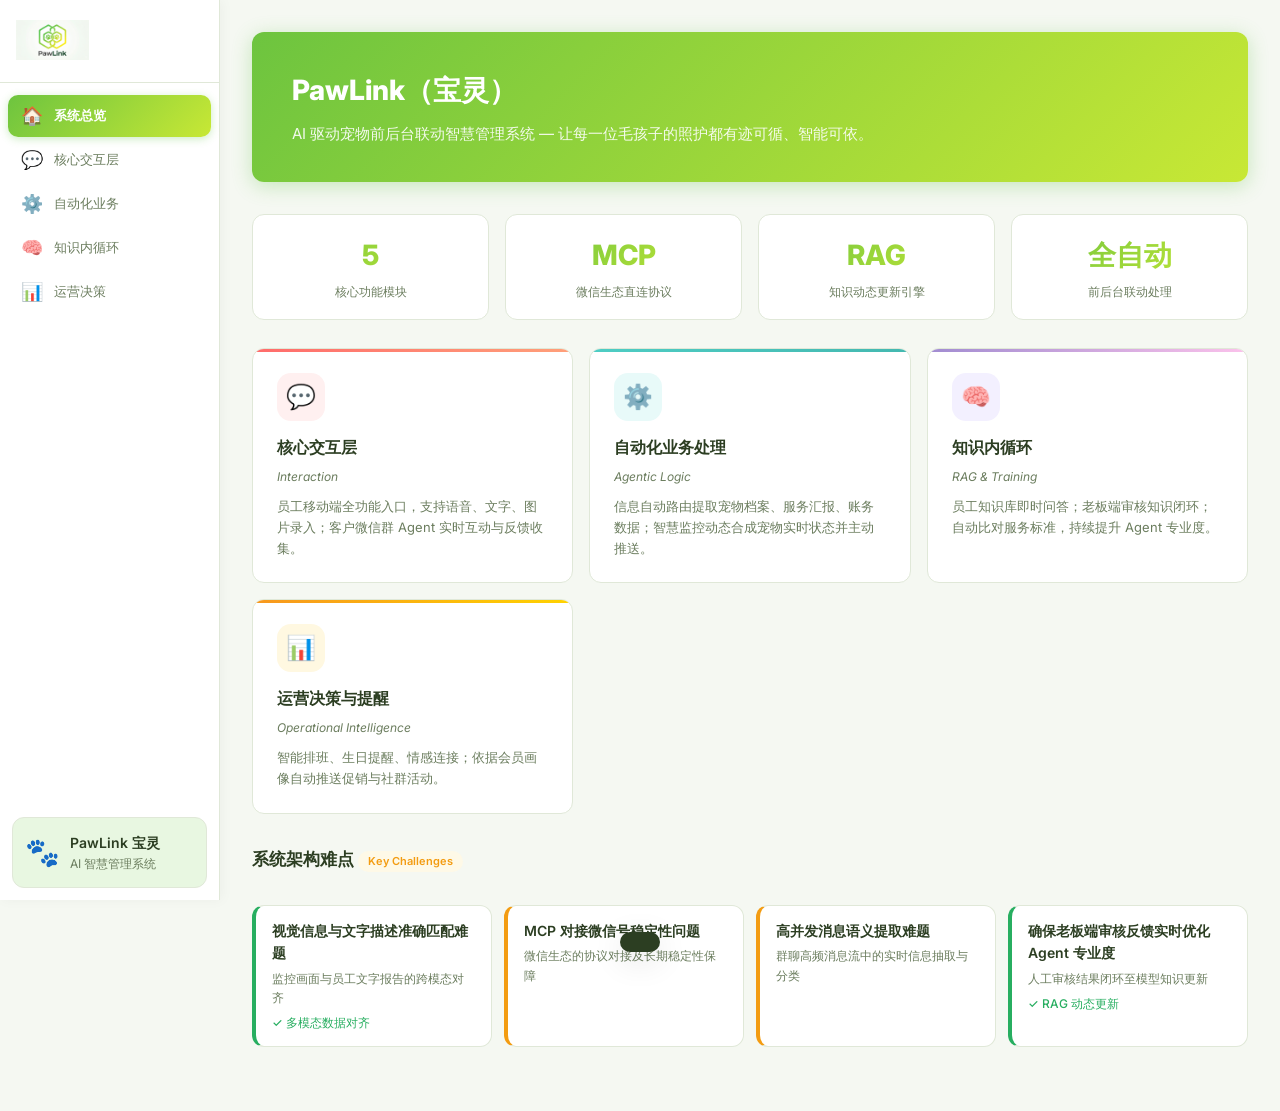
==== index.html @ 82a5760c "Initial commit: PawLink web project Static site with main app (index.html) and pitch deck (pitch.htm" ====
<!DOCTYPE html>
<html lang="zh-CN">
<head>
  <meta charset="UTF-8" />
  <meta name="viewport" content="width=device-width, initial-scale=1.0" />
  <title>PawLink · 宝灵 AI 智慧管理系统</title>
  <link rel="stylesheet" href="css/style.css" />
  <style>
    /* ===== Module-specific overrides ===== */
    .module-hero {
      background: var(--primary-gradient);
      border-radius: var(--radius);
      padding: 36px 40px;
      color: #fff;
      margin-bottom: 32px;
      box-shadow: 0 4px 20px rgba(91,191,58,0.3);
    }
    .module-hero h1 { font-size: 28px; font-weight: 800; margin-bottom: 8px; }
    .module-hero p { font-size: 15px; opacity: 0.9; max-width: 600px; line-height: 1.7; }

    .overview-grid {
      display: grid;
      grid-template-columns: repeat(auto-fill, minmax(280px, 1fr));
      gap: 16px;
      margin-bottom: 32px;
    }

    .module-card {
      background: var(--surface);
      border: 1px solid var(--border);
      border-radius: var(--radius);
      padding: 24px;
      transition: all 0.2s ease;
      cursor: pointer;
      position: relative;
      overflow: hidden;
    }
    .module-card::before {
      content: '';
      position: absolute;
      top: 0; left: 0; right: 0;
      height: 3px;
      transition: opacity 0.2s;
    }
    .module-card.coral::before { background: linear-gradient(90deg, #ff6b6b, #ffa07a); }
    .module-card.teal::before  { background: linear-gradient(90deg, #4ecdc4, #44b8b0); }
    .module-card.purple::before{ background: linear-gradient(90deg, #a18cd1, #fbc2eb); }
    .module-card.orange::before{ background: linear-gradient(90deg, #f7971e, #ffd200); }
    .module-card.green::before { background: var(--primary-gradient); }
    .module-card:hover { box-shadow: var(--shadow-lg); transform: translateY(-2px); border-color: var(--primary); }
    .module-card:hover::before { opacity: 1; }

    .module-card-icon {
      width: 48px; height: 48px;
      border-radius: 14px;
      display: flex; align-items: center; justify-content: center;
      font-size: 24px;
      margin-bottom: 14px;
    }
    .icon-coral   { background: #fff0f0; }
    .icon-teal    { background: #e8faf9; }
    .icon-purple  { background: #f3f0ff; }
    .icon-orange  { background: #fff8e1; }
    .icon-green   { background: var(--primary-light); }

    .module-card-title { font-size: 16px; font-weight: 700; margin-bottom: 6px; }
    .module-card-sub { font-size: 12px; color: var(--text-secondary); margin-bottom: 10px; font-style: italic; }
    .module-card-desc { font-size: 13px; color: var(--text-secondary); line-height: 1.6; }
    .module-card-arrow {
      position: absolute; bottom: 20px; right: 20px;
      color: var(--primary); font-size: 16px; font-weight: bold;
      opacity: 0; transition: opacity 0.2s;
    }
    .module-card:hover .module-card-arrow { opacity: 1; }

    /* Challenges badge */
    .challenge-grid {
      display: grid;
      grid-template-columns: repeat(auto-fill, minmax(240px, 1fr));
      gap: 12px;
    }
    .challenge-item {
      background: var(--surface);
      border: 1px solid var(--border);
      border-left: 4px solid var(--warning);
      border-radius: var(--radius);
      padding: 14px 16px;
    }
    .challenge-item.solved { border-left-color: var(--success); }
    .challenge-title { font-weight: 600; font-size: 14px; margin-bottom: 4px; }
    .challenge-solution {
      font-size: 12px;
      color: var(--success);
      font-weight: 500;
      margin-top: 6px;
      display: flex; align-items: center; gap: 4px;
    }
    .challenge-desc { font-size: 12px; color: var(--text-secondary); }

    /* Feature breakdown panels */
    .feature-panel {
      background: var(--surface);
      border: 1px solid var(--border);
      border-radius: var(--radius);
      overflow: hidden;
      margin-bottom: 16px;
    }
    .feature-panel-header {
      padding: 14px 20px;
      font-weight: 700;
      font-size: 15px;
      display: flex; align-items: center; gap: 10px;
      border-bottom: 1px solid var(--border);
      background: var(--bg);
    }
    .feature-panel-body { padding: 16px 20px; }

    .sub-feature {
      display: flex;
      flex-direction: column;
      gap: 8px;
      margin-bottom: 16px;
    }
    .sub-feature:last-child { margin-bottom: 0; }
    .sub-feature-title {
      font-weight: 600;
      font-size: 13px;
      color: var(--text);
      display: flex; align-items: center; gap: 6px;
    }
    .sub-feature-items {
      display: flex;
      flex-direction: column;
      gap: 4px;
      padding-left: 18px;
    }
    .sub-feature-item {
      font-size: 13px;
      color: var(--text-secondary);
      display: flex; align-items: flex-start; gap: 6px;
      line-height: 1.5;
    }
    .sub-feature-item::before {
      content: '·';
      color: var(--primary);
      font-weight: bold;
      flex-shrink: 0;
      margin-top: 1px;
    }

    .flow-arrow {
      display: inline-block;
      margin: 0 6px;
      color: var(--primary);
      font-weight: 600;
    }

    .tag-chip {
      display: inline-block;
      padding: 2px 10px;
      border-radius: 20px;
      font-size: 11px;
      font-weight: 600;
      background: var(--primary-light);
      color: var(--primary-dark);
    }
    .tag-chip.blue  { background: var(--info-light);    color: var(--info); }
    .tag-chip.warn  { background: var(--warning-light); color: var(--warning); }
    .tag-chip.red   { background: var(--danger-light);  color: var(--danger); }

    .two-col { display: grid; grid-template-columns: 1fr 1fr; gap: 16px; }
    @media (max-width: 900px) { .two-col { grid-template-columns: 1fr; } }

    .example-bubble {
      display: inline-block;
      background: var(--bg);
      border: 1px solid var(--border);
      border-radius: 12px;
      padding: 6px 12px;
      font-size: 12px;
      color: var(--text-secondary);
      margin-top: 4px;
      margin-right: 4px;
    }

    /* System overview stat row */
    .system-stats {
      display: flex; gap: 16px; flex-wrap: wrap; margin-bottom: 28px;
    }
    .system-stat {
      flex: 1; min-width: 120px;
      background: var(--surface);
      border: 1px solid var(--border);
      border-radius: var(--radius);
      padding: 18px 20px;
      text-align: center;
    }
    .system-stat-value {
      font-size: 28px; font-weight: 800;
      background: var(--primary-gradient);
      -webkit-background-clip: text;
      -webkit-text-fill-color: transparent;
      background-clip: text;
      display: block;
    }
    .system-stat-label { font-size: 12px; color: var(--text-secondary); margin-top: 4px; }
  </style>
</head>
<body>
  <!-- Sidebar -->
  <aside class="sidebar">
    <div class="sidebar-logo">
      <img src="images/logo.png" alt="PawLink" class="logo-img" />
    </div>
    <nav class="sidebar-nav">
      <button class="nav-item active" data-tab="home" onclick="switchTab('home', this)">
        <span class="nav-icon">🏠</span>
        <span class="nav-label">系统总览</span>
      </button>
      <button class="nav-item" data-tab="interaction" onclick="switchTab('interaction', this)">
        <span class="nav-icon">💬</span>
        <span class="nav-label">核心交互层</span>
      </button>
      <button class="nav-item" data-tab="agentic" onclick="switchTab('agentic', this)">
        <span class="nav-icon">⚙️</span>
        <span class="nav-label">自动化业务</span>
      </button>
      <button class="nav-item" data-tab="rag" onclick="switchTab('rag', this)">
        <span class="nav-icon">🧠</span>
        <span class="nav-label">知识内循环</span>
      </button>
      <button class="nav-item" data-tab="operations" onclick="switchTab('operations', this)">
        <span class="nav-icon">📊</span>
        <span class="nav-label">运营决策</span>
      </button>
    </nav>
    <div class="sidebar-pet-card">
      <div class="pet-avatar">🐾</div>
      <div class="pet-info">
        <div class="pet-name">PawLink 宝灵</div>
        <div class="pet-meta">AI 智慧管理系统</div>
      </div>
    </div>
  </aside>

  <!-- Main Content -->
  <main class="main">

    <!-- ===== HOME TAB ===== -->
    <div class="tab-content active" id="tab-home">
      <div class="module-hero">
        <h1>PawLink（宝灵）</h1>
        <p>AI 驱动宠物前后台联动智慧管理系统 &mdash; 让每一位毛孩子的照护都有迹可循、智能可依。</p>
      </div>

      <div class="system-stats">
        <div class="system-stat">
          <span class="system-stat-value">5</span>
          <div class="system-stat-label">核心功能模块</div>
        </div>
        <div class="system-stat">
          <span class="system-stat-value">MCP</span>
          <div class="system-stat-label">微信生态直连协议</div>
        </div>
        <div class="system-stat">
          <span class="system-stat-value">RAG</span>
          <div class="system-stat-label">知识动态更新引擎</div>
        </div>
        <div class="system-stat">
          <span class="system-stat-value">全自动</span>
          <div class="system-stat-label">前后台联动处理</div>
        </div>
      </div>

      <div class="overview-grid">
        <div class="module-card coral" onclick="switchTab('interaction', null)">
          <div class="module-card-icon icon-coral">💬</div>
          <div class="module-card-title">核心交互层</div>
          <div class="module-card-sub">Interaction</div>
          <div class="module-card-desc">员工移动端全功能入口，支持语音、文字、图片录入；客户微信群 Agent 实时互动与反馈收集。</div>
          <div class="module-card-arrow">→</div>
        </div>
        <div class="module-card teal" onclick="switchTab('agentic', null)">
          <div class="module-card-icon icon-teal">⚙️</div>
          <div class="module-card-title">自动化业务处理</div>
          <div class="module-card-sub">Agentic Logic</div>
          <div class="module-card-desc">信息自动路由提取宠物档案、服务汇报、账务数据；智慧监控动态合成宠物实时状态并主动推送。</div>
          <div class="module-card-arrow">→</div>
        </div>
        <div class="module-card purple" onclick="switchTab('rag', null)">
          <div class="module-card-icon icon-purple">🧠</div>
          <div class="module-card-title">知识内循环</div>
          <div class="module-card-sub">RAG &amp; Training</div>
          <div class="module-card-desc">员工知识库即时问答；老板端审核知识闭环；自动比对服务标准，持续提升 Agent 专业度。</div>
          <div class="module-card-arrow">→</div>
        </div>
        <div class="module-card orange" onclick="switchTab('operations', null)">
          <div class="module-card-icon icon-orange">📊</div>
          <div class="module-card-title">运营决策与提醒</div>
          <div class="module-card-sub">Operational Intelligence</div>
          <div class="module-card-desc">智能排班、生日提醒、情感连接；依据会员画像自动推送促销与社群活动。</div>
          <div class="module-card-arrow">→</div>
        </div>
      </div>

      <!-- Key Challenges Section -->
      <div class="section">
        <div class="section-header">
          <h2>系统架构难点 <span class="tag-chip warn">Key Challenges</span></h2>
        </div>
        <div class="challenge-grid">
          <div class="challenge-item solved">
            <div class="challenge-title">视觉信息与文字描述准确匹配难题</div>
            <div class="challenge-desc">监控画面与员工文字报告的跨模态对齐</div>
            <div class="challenge-solution">✓ 多模态数据对齐</div>
          </div>
          <div class="challenge-item">
            <div class="challenge-title">MCP 对接微信号稳定性问题</div>
            <div class="challenge-desc">微信生态的协议对接及长期稳定性保障</div>
          </div>
          <div class="challenge-item">
            <div class="challenge-title">高并发消息语义提取难题</div>
            <div class="challenge-desc">群聊高频消息流中的实时信息抽取与分类</div>
          </div>
          <div class="challenge-item solved">
            <div class="challenge-title">确保老板端审核反馈实时优化 Agent 专业度</div>
            <div class="challenge-desc">人工审核结果闭环至模型知识更新</div>
            <div class="challenge-solution">✓ RAG 动态更新</div>
          </div>
        </div>
      </div>
    </div>

    <!-- ===== INTERACTION TAB ===== -->
    <div class="tab-content" id="tab-interaction">
      <div class="page-header">
        <h1>💬 核心交互层</h1>
        <p class="subtitle">Interaction &mdash; 员工端 · 任务看板 · 客户微信群</p>
      </div>

      <div class="two-col">
        <!-- 员工端 -->
        <div class="feature-panel">
          <div class="feature-panel-header">
            📱 员工端 <span class="tag-chip">Mobile APP</span>
          </div>
          <div class="feature-panel-body">
            <div class="sub-feature">
              <div class="sub-feature-title">全功能入口</div>
              <div class="sub-feature-items">
                <div class="sub-feature-item">支持语音录入</div>
                <div class="sub-feature-item">支持文字录入</div>
                <div class="sub-feature-item">支持图片录入</div>
              </div>
            </div>
            <div class="sub-feature">
              <div class="sub-feature-title">极简对话框</div>
              <div class="sub-feature-items">
                <div class="sub-feature-item">单一入口涵盖所有操作场景</div>
                <div class="sub-feature-item">口语化输入，无需填写表单</div>
              </div>
            </div>
          </div>
        </div>

        <!-- 任务看板 -->
        <div class="feature-panel">
          <div class="feature-panel-header">
            📋 任务看板
          </div>
          <div class="feature-panel-body">
            <div class="sub-feature">
              <div class="sub-feature-title">Agent 生成的每日工作排班</div>
              <div class="sub-feature-items">
                <div class="sub-feature-item">每日清晨自动下发当日工作清单</div>
                <div class="sub-feature-item">基于预约与排期智能生成任务</div>
                <div class="sub-feature-item">员工接收并执行，进度实时同步</div>
              </div>
            </div>
          </div>
        </div>

        <!-- 客户端 -->
        <div class="feature-panel" style="grid-column: 1 / -1;">
          <div class="feature-panel-header">
            💚 客户端 <span class="tag-chip blue">WeChat Groups</span>
          </div>
          <div class="feature-panel-body">
            <div class="two-col">
              <div class="sub-feature">
                <div class="sub-feature-title">Agent 微信助手</div>
                <div class="sub-feature-items">
                  <div class="sub-feature-item">通过 MCP 协议直连微信群</div>
                  <div class="sub-feature-item">模拟店员在群内发送宠物状态推送</div>
                  <div class="sub-feature-item">自然语言交互，无需人工介入</div>
                </div>
              </div>
              <div class="sub-feature">
                <div class="sub-feature-title">实时反馈</div>
                <div class="sub-feature-items">
                  <div class="sub-feature-item">自动收集群聊内客户需求</div>
                  <div class="sub-feature-item">需求回传至后台系统</div>
                  <div class="sub-feature-item">形成前后台需求闭环</div>
                </div>
              </div>
            </div>
          </div>
        </div>
      </div>
    </div>

    <!-- ===== AGENTIC TAB ===== -->
    <div class="tab-content" id="tab-agentic">
      <div class="page-header">
        <h1>⚙️ 自动化业务处理</h1>
        <p class="subtitle">Agentic Logic &mdash; 信息自动路由 · 寄养智慧监控</p>
      </div>

      <!-- 信息自动路由 -->
      <div class="section">
        <div class="section-header">
          <h2>信息自动路由 <span class="tag-chip">Auto-Routing</span></h2>
        </div>
        <div class="two-col">
          <div class="feature-panel">
            <div class="feature-panel-header">🐾 宠物信息录入</div>
            <div class="feature-panel-body">
              <div class="sub-feature-items">
                <div class="sub-feature-item">提取对话中的品种</div>
                <div class="sub-feature-item">提取年龄</div>
                <div class="sub-feature-item">提取疫苗史</div>
              </div>
            </div>
          </div>
          <div class="feature-panel">
            <div class="feature-panel-header">📝 服务汇报</div>
            <div class="feature-panel-body">
              <div class="sub-feature-items">
                <div class="sub-feature-item">提取洗澡当日总结</div>
                <div class="sub-feature-item">提取寄养排泄情况</div>
                <div class="sub-feature-item">提取寄养进食情况</div>
              </div>
            </div>
          </div>
          <div class="feature-panel" style="grid-column: 1 / -1;">
            <div class="feature-panel-header">💰 账务管理</div>
            <div class="feature-panel-body">
              <div class="sub-feature-items">
                <div class="sub-feature-item">识别消费金额</div>
                <div class="sub-feature-item">自动触发会员等级积累</div>
              </div>
            </div>
          </div>
        </div>
      </div>

      <!-- 寄养智慧监控 -->
      <div class="section">
        <div class="section-header">
          <h2>寄养智慧监控</h2>
        </div>
        <div class="two-col">
          <div class="feature-panel">
            <div class="feature-panel-header">📹 监控接入</div>
            <div class="feature-panel-body">
              <div class="sub-feature-items">
                <div class="sub-feature-item">联网分析视频流</div>
                <div class="sub-feature-item">识别宠物活跃状态</div>
              </div>
            </div>
          </div>
          <div class="feature-panel">
            <div class="feature-panel-header">🎬 动态合成</div>
            <div class="feature-panel-body">
              <div class="sub-feature-items">
                <div class="sub-feature-item">结合监控画面</div>
                <div class="sub-feature-item">结合员工文字报告</div>
                <div class="sub-feature-item">生成宠物动态行为分析</div>
              </div>
            </div>
          </div>
          <div class="feature-panel" style="grid-column: 1 / -1;">
            <div class="feature-panel-header">📤 主动推送</div>
            <div class="feature-panel-body">
              <div class="sub-feature">
                <div class="sub-feature-title">在微信群内实时同步宠物状态</div>
                <div style="margin-top: 8px;">
                  <span class="example-bubble">宝宝刚喝了水</span>
                  <span class="example-bubble">宝宝正在玩耍</span>
                </div>
              </div>
            </div>
          </div>
        </div>
      </div>
    </div>

    <!-- ===== RAG TAB ===== -->
    <div class="tab-content" id="tab-rag">
      <div class="page-header">
        <h1>🧠 知识内循环</h1>
        <p class="subtitle">RAG &amp; Training &mdash; 员工知识库 · 知识闭环 · 服务标准监控</p>
      </div>

      <div class="feature-panel">
        <div class="feature-panel-header">
          📚 员工知识库 <span class="tag-chip">Internal RAG</span>
        </div>
        <div class="feature-panel-body">
          <div class="sub-feature">
            <div class="sub-feature-title">即时问答</div>
            <div class="sub-feature-items">
              <div class="sub-feature-item">员工在对话框输入专业问题</div>
              <div class="sub-feature-item">系统即时检索知识库给出回答</div>
            </div>
            <div style="margin-top: 8px;">
              <span class="example-bubble">例：幼犬洗澡注意事项</span>
            </div>
          </div>

          <div class="sub-feature" style="margin-top: 16px;">
            <div class="sub-feature-title">知识闭环</div>
            <div class="sub-feature-items">
              <div class="sub-feature-item">老板端审核无法解答的问题</div>
              <div class="sub-feature-item">手动并入知识库</div>
              <div class="sub-feature-item">自动并入知识库（RAG 动态更新）</div>
            </div>
          </div>
        </div>
      </div>

      <div class="feature-panel" style="margin-top: 16px;">
        <div class="feature-panel-header">
          📏 服务标准监控
        </div>
        <div class="feature-panel-body">
          <div class="sub-feature">
            <div class="sub-feature-title">自动比对员工工作总结与标准流程的契合度</div>
            <div class="sub-feature-items">
              <div class="sub-feature-item">持续评估员工执行质量</div>
              <div class="sub-feature-item">偏差自动触发知识推送与复训</div>
              <div class="sub-feature-item">老板端实时看到各员工的服务达标率</div>
            </div>
          </div>
        </div>
      </div>
    </div>

    <!-- ===== OPERATIONS TAB ===== -->
    <div class="tab-content" id="tab-operations">
      <div class="page-header">
        <h1>📊 运营决策与提醒</h1>
        <p class="subtitle">Operational Intelligence &mdash; 预定排期 · 生日提醒 · 情感连接</p>
      </div>

      <!-- 预定与排期 -->
      <div class="section">
        <div class="section-header">
          <h2>预定与排期</h2>
        </div>
        <div class="two-col">
          <div class="feature-panel">
            <div class="feature-panel-header">📅 预定解析</div>
            <div class="feature-panel-body">
              <div class="sub-feature-items">
                <div class="sub-feature-item">后台接收微信群预约信息</div>
                <div class="sub-feature-item">后台接收对话框预约信息</div>
                <div class="sub-feature-item">AI 自动解析预约时间与服务需求</div>
              </div>
            </div>
          </div>
          <div class="feature-panel">
            <div class="feature-panel-header">🗓️ 智能排班</div>
            <div class="feature-panel-body">
              <div class="sub-feature-items">
                <div class="sub-feature-item">自动计算工时</div>
                <div class="sub-feature-item">每日清晨下发当日工作清单</div>
                <div class="sub-feature-item">员工任务分配最优化</div>
              </div>
            </div>
          </div>
        </div>
      </div>

      <!-- 生日提醒 -->
      <div class="section">
        <div class="section-header">
          <h2>生日提醒</h2>
        </div>
        <div class="feature-panel">
          <div class="feature-panel-body">
            <div class="sub-feature-items">
              <div class="sub-feature-item">自动检索数据库，识别即将到来的宠物生日</div>
              <div class="sub-feature-item">生成个性化文案，通过微信群发送祝福</div>
            </div>
          </div>
        </div>
      </div>

      <!-- 情感连接 -->
      <div class="section">
        <div class="section-header">
          <h2>情感连接</h2>
        </div>
        <div class="two-col">
          <div class="feature-panel">
            <div class="feature-panel-header">🎁 活动管理</div>
            <div class="feature-panel-body">
              <div class="sub-feature">
                <div class="sub-feature-title">根据会员画像自动推送</div>
                <div class="sub-feature-items">
                  <div class="sub-feature-item">促销活动精准触达</div>
                  <div class="sub-feature-item">社群活动定向邀约</div>
                </div>
              </div>
            </div>
          </div>
          <div class="feature-panel">
            <div class="feature-panel-header">👤 会员画像</div>
            <div class="feature-panel-body">
              <div class="sub-feature-items">
                <div class="sub-feature-item">整合消费记录、宠物偏好、互动频率</div>
                <div class="sub-feature-item">动态更新，支持精准营销决策</div>
              </div>
            </div>
          </div>
        </div>
      </div>
    </div>

  </main>

  <!-- Toast notification -->
  <div class="toast" id="toast"></div>

  <script>
    function switchTab(tabId, btn) {
      document.querySelectorAll('.tab-content').forEach(t => t.classList.remove('active'));
      document.querySelectorAll('.nav-item').forEach(n => n.classList.remove('active'));
      document.getElementById('tab-' + tabId).classList.add('active');
      if (btn) {
        btn.classList.add('active');
      } else {
        const match = document.querySelector(`[data-tab="${tabId}"]`);
        if (match) match.classList.add('active');
      }
    }
  </script>
</body>
</html>
---- css/style.css ----
/* ===== Premium Fonts ===== */
@import url('https://fonts.googleapis.com/css2?family=Inter:wght@300;400;500;600;700;800;900&family=Plus+Jakarta+Sans:wght@400;500;600;700;800&display=swap');

/* ===== CSS Variables ===== */
:root {
  --primary: #5BBF3A;
  --primary-dark: #3d9626;
  --primary-light: #e8f7e1;
  --primary-gradient: linear-gradient(135deg, #6DC43F, #C8E835);
  --secondary: #C8E835;
  --bg: #F5F8F2;
  --surface: #ffffff;
  --border: #e0e8d8;
  --text: #2c3e22;
  --text-secondary: #6b7d5e;
  --danger: #e74c3c;
  --danger-light: #fdecea;
  --warning: #f39c12;
  --warning-light: #fef9e7;
  --info: #3498db;
  --info-light: #e8f4fd;
  --success: #27ae60;
  --success-light: #eafaf1;
  --sidebar-width: 220px;
  --radius: 12px;
  --shadow: 0 2px 12px rgba(0,0,0,0.08);
  --shadow-lg: 0 8px 32px rgba(0,0,0,0.12);
}

/* ===== Reset & Base ===== */
*, *::before, *::after { box-sizing: border-box; margin: 0; padding: 0; }
body {
  font-family: 'Inter', 'Plus Jakarta Sans', -apple-system, BlinkMacSystemFont, 'PingFang SC', 'Noto Sans SC', sans-serif;
  -webkit-font-smoothing: antialiased;
  -moz-osx-font-smoothing: grayscale;
  font-feature-settings: 'kern' 1, 'liga' 1, 'calt' 1;
  background: var(--bg);
  color: var(--text);
  display: flex;
  min-height: 100vh;
  font-size: 14px;
  line-height: 1.6;
}

/* ===== Sidebar ===== */
.sidebar {
  width: var(--sidebar-width);
  background: var(--surface);
  border-right: 1px solid var(--border);
  display: flex;
  flex-direction: column;
  position: fixed;
  top: 0; left: 0; bottom: 0;
  z-index: 100;
  box-shadow: 2px 0 12px rgba(0,0,0,0.04);
}

.sidebar-logo {
  padding: 20px 16px 16px;
  border-bottom: 1px solid var(--border);
}

.logo-img {
  height: 40px;
  object-fit: contain;
}

.sidebar-nav {
  flex: 1;
  padding: 12px 8px;
  display: flex;
  flex-direction: column;
  gap: 2px;
}

.nav-item {
  display: flex;
  align-items: center;
  gap: 10px;
  padding: 10px 12px;
  border-radius: 10px;
  border: none;
  background: none;
  cursor: pointer;
  width: 100%;
  text-align: left;
  color: var(--text-secondary);
  font-size: 14px;
  transition: all 0.15s ease;
}

.nav-item:hover {
  background: var(--primary-light);
  color: var(--primary-dark);
}

.nav-item.active {
  background: var(--primary-gradient);
  color: #fff;
  font-weight: 600;
  box-shadow: 0 2px 8px rgba(91,191,58,0.3);
}

.nav-icon { font-size: 18px; width: 24px; text-align: center; }
.nav-label { font-size: 13px; }

.sidebar-pet-card {
  margin: 12px;
  padding: 12px;
  background: var(--primary-light);
  border-radius: var(--radius);
  display: flex;
  align-items: center;
  gap: 10px;
  border: 1px solid var(--border);
}

.pet-avatar { font-size: 28px; }
.pet-name { font-weight: 600; font-size: 14px; color: var(--text); }
.pet-meta { font-size: 12px; color: var(--text-secondary); }

/* ===== Main Content ===== */
.main {
  margin-left: var(--sidebar-width);
  flex: 1;
  padding: 32px;
  max-width: calc(100vw - var(--sidebar-width));
  overflow-y: auto;
  min-height: 100vh;
}

.tab-content { display: none; animation: fadeIn 0.2s ease; }
.tab-content.active { display: block; }

@keyframes fadeIn {
  from { opacity: 0; transform: translateY(6px); }
  to { opacity: 1; transform: translateY(0); }
}

/* ===== Page Header ===== */
.page-header { margin-bottom: 28px; }
.page-header h1 { font-size: 26px; font-weight: 800; color: var(--text); letter-spacing: -0.5px; }
.subtitle { color: var(--text-secondary); margin-top: 4px; font-size: 14px; font-weight: 400; }

/* ===== Home Grid ===== */
.home-grid {
  display: grid;
  grid-template-columns: repeat(auto-fill, minmax(260px, 1fr));
  gap: 16px;
  margin-bottom: 28px;
}

.feature-card {
  background: var(--surface);
  border: 1px solid var(--border);
  border-radius: var(--radius);
  padding: 24px;
  cursor: pointer;
  position: relative;
  transition: all 0.2s ease;
  overflow: hidden;
}

.feature-card::before {
  content: '';
  position: absolute;
  top: 0; left: 0; right: 0;
  height: 3px;
  background: var(--primary-gradient);
  opacity: 0;
  transition: opacity 0.2s;
}

.feature-card:hover {
  box-shadow: var(--shadow-lg);
  transform: translateY(-2px);
  border-color: var(--primary);
}

.feature-card:hover::before { opacity: 1; }

.feature-icon {
  width: 44px; height: 44px;
  border-radius: 12px;
  display: flex; align-items: center; justify-content: center;
  font-size: 22px;
  margin-bottom: 14px;
}

.feature-icon.green { background: var(--primary-light); }
.feature-icon.yellow { background: #fef9e7; }
.feature-icon.red { background: #fdecea; }
.feature-icon.blue { background: var(--info-light); }

.feature-title { font-size: 16px; font-weight: 700; margin-bottom: 6px; }
.feature-desc { font-size: 13px; color: var(--text-secondary); line-height: 1.5; }
.feature-arrow {
  position: absolute;
  bottom: 20px; right: 20px;
  color: var(--primary);
  font-size: 16px;
  font-weight: bold;
  opacity: 0;
  transition: opacity 0.2s;
}
.feature-card:hover .feature-arrow { opacity: 1; }

/* ===== Home Stats ===== */
.home-stats {
  display: flex;
  gap: 16px;
  flex-wrap: wrap;
}

.stat-card {
  background: var(--surface);
  border: 1px solid var(--border);
  border-radius: var(--radius);
  padding: 20px 28px;
  text-align: center;
  flex: 1;
  min-width: 100px;
}

.stat-value {
  font-size: 32px;
  font-weight: 800;
  background: var(--primary-gradient);
  -webkit-background-clip: text;
  -webkit-text-fill-color: transparent;
  background-clip: text;
}

.stat-label { font-size: 13px; color: var(--text-secondary); margin-top: 4px; }

/* ===== Sections ===== */
.section { margin-bottom: 32px; }

.section-header {
  display: flex;
  justify-content: space-between;
  align-items: center;
  margin-bottom: 16px;
}

.section-header h2,
.section > h2 { font-size: 17px; font-weight: 700; margin-bottom: 16px; }

/* ===== Buttons ===== */
.btn {
  display: inline-flex;
  align-items: center;
  gap: 6px;
  padding: 9px 18px;
  border-radius: 8px;
  border: none;
  cursor: pointer;
  font-size: 14px;
  font-weight: 500;
  transition: all 0.15s ease;
  text-decoration: none;
}

.btn-primary {
  background: var(--primary-gradient);
  color: #fff;
  box-shadow: 0 2px 8px rgba(91,191,58,0.25);
}
.btn-primary:hover { filter: brightness(1.05); transform: translateY(-1px); box-shadow: 0 4px 12px rgba(91,191,58,0.35); }

.btn-outline {
  background: transparent;
  border: 1.5px solid var(--border);
  color: var(--text);
}
.btn-outline:hover { border-color: var(--primary); color: var(--primary); background: var(--primary-light); }

.btn-sm { padding: 6px 12px; font-size: 12px; }
.btn-full { width: 100%; justify-content: center; padding: 12px; font-size: 15px; }

.btn-danger {
  background: var(--danger);
  color: white;
  padding: 5px 10px;
  font-size: 12px;
}

/* ===== Profile Display ===== */
.profile-card {
  background: var(--surface);
  border: 1px solid var(--border);
  border-radius: var(--radius);
  padding: 20px 24px;
}

.profile-main {
  display: flex;
  align-items: center;
  gap: 16px;
  margin-bottom: 16px;
  padding-bottom: 16px;
  border-bottom: 1px solid var(--border);
}

.profile-avatar { font-size: 48px; }

.profile-name { font-size: 22px; font-weight: 800; }
.profile-breed { color: var(--text-secondary); font-size: 14px; }

.profile-tags { display: flex; gap: 8px; flex-wrap: wrap; margin-top: 6px; }
.profile-tag {
  background: var(--primary-light);
  color: var(--primary-dark);
  padding: 3px 10px;
  border-radius: 20px;
  font-size: 12px;
  font-weight: 500;
}

.profile-fields { display: grid; grid-template-columns: 1fr 1fr; gap: 12px; }
.profile-field label { font-size: 12px; color: var(--text-secondary); display: block; }
.profile-field span { font-size: 14px; font-weight: 500; }

/* ===== Records List ===== */
.record-item {
  background: var(--surface);
  border: 1px solid var(--border);
  border-radius: var(--radius);
  padding: 14px 16px;
  display: flex;
  align-items: flex-start;
  gap: 14px;
  margin-bottom: 10px;
  transition: box-shadow 0.15s;
}

.record-item:hover { box-shadow: var(--shadow); }

.record-type-badge {
  padding: 3px 10px;
  border-radius: 20px;
  font-size: 11px;
  font-weight: 600;
  white-space: nowrap;
  margin-top: 2px;
}

.badge-就诊 { background: var(--info-light); color: var(--info); }
.badge-疫苗 { background: var(--success-light); color: var(--success); }
.badge-驱虫 { background: var(--warning-light); color: var(--warning); }
.badge-日常 { background: var(--primary-light); color: var(--primary-dark); }
.badge-用药 { background: var(--danger-light); color: var(--danger); }

.record-content { flex: 1; }
.record-title { font-weight: 600; font-size: 14px; }
.record-date { font-size: 12px; color: var(--text-secondary); margin-top: 2px; }
.record-detail { font-size: 13px; color: var(--text-secondary); margin-top: 4px; }

.record-delete {
  background: none;
  border: none;
  cursor: pointer;
  color: var(--text-secondary);
  font-size: 16px;
  padding: 0 4px;
  opacity: 0;
  transition: opacity 0.15s;
}
.record-item:hover .record-delete { opacity: 1; }

/* ===== Quick Input ===== */
.quick-input-box {
  background: var(--surface);
  border: 1px solid var(--border);
  border-radius: var(--radius);
  padding: 16px;
}

.quick-textarea {
  width: 100%;
  border: 1.5px solid var(--border);
  border-radius: 8px;
  padding: 12px;
  font-size: 14px;
  font-family: inherit;
  resize: vertical;
  min-height: 80px;
  transition: border-color 0.15s;
  color: var(--text);
  background: var(--bg);
}
.quick-textarea:focus { outline: none; border-color: var(--primary); background: #fff; }

.quick-input-actions {
  display: flex;
  gap: 8px;
  margin-top: 10px;
  justify-content: flex-end;
}

.upload-btn { cursor: pointer; }

.ai-result {
  background: var(--surface);
  border: 1.5px solid var(--primary);
  border-radius: var(--radius);
  padding: 14px 16px;
  margin-top: 12px;
  font-size: 14px;
  line-height: 1.7;
}

/* ===== Safety Check ===== */
.query-modes {
  display: flex;
  gap: 8px;
  margin-bottom: 20px;
  flex-wrap: wrap;
}

.mode-btn {
  padding: 8px 16px;
  border-radius: 20px;
  border: 1.5px solid var(--border);
  background: var(--surface);
  cursor: pointer;
  font-size: 13px;
  color: var(--text-secondary);
  transition: all 0.15s;
}

.mode-btn.active, .mode-btn:hover {
  background: var(--primary-gradient);
  color: #fff;
  border-color: transparent;
  box-shadow: 0 2px 8px rgba(91,191,58,0.25);
}

.safety-input-area {
  background: var(--surface);
  border: 1px solid var(--border);
  border-radius: var(--radius);
  padding: 20px;
  display: flex;
  flex-direction: column;
  gap: 16px;
}

.upload-zone {
  border: 2px dashed var(--border);
  border-radius: var(--radius);
  padding: 28px;
  text-align: center;
  cursor: pointer;
  transition: all 0.15s;
  background: var(--bg);
  min-height: 120px;
  display: flex;
  align-items: center;
  justify-content: center;
}

.upload-zone:hover { border-color: var(--primary); background: var(--primary-light); }
.upload-icon { font-size: 32px; margin-bottom: 8px; }
.upload-hint { font-size: 12px; color: var(--text-secondary); margin-top: 4px; }
.upload-preview { max-width: 100%; max-height: 180px; border-radius: 8px; object-fit: contain; }

.divider-text {
  text-align: center;
  color: var(--text-secondary);
  font-size: 13px;
  position: relative;
}

.divider-text::before, .divider-text::after {
  content: '';
  position: absolute;
  top: 50%;
  width: 40%;
  height: 1px;
  background: var(--border);
}
.divider-text::before { left: 0; }
.divider-text::after { right: 0; }

.safety-result {
  background: var(--surface);
  border: 1px solid var(--border);
  border-radius: var(--radius);
  padding: 20px;
  margin-top: 16px;
}

.result-status {
  display: flex;
  align-items: center;
  gap: 10px;
  padding: 12px 16px;
  border-radius: 10px;
  margin-bottom: 14px;
  font-weight: 600;
  font-size: 15px;
}

.result-status.danger { background: var(--danger-light); color: var(--danger); }
.result-status.warning { background: var(--warning-light); color: var(--warning); }
.result-status.safe { background: var(--success-light); color: var(--success); }

.result-body { font-size: 14px; line-height: 1.8; color: var(--text); }
.result-body strong { color: var(--text); }

/* ===== Health Chat ===== */
.health-context-bar {
  background: var(--primary-light);
  border: 1px solid var(--border);
  border-radius: var(--radius);
  padding: 10px 14px;
  display: flex;
  align-items: center;
  justify-content: space-between;
  margin-bottom: 16px;
}

.context-info { display: flex; align-items: center; gap: 8px; font-size: 13px; }
.context-icon { font-size: 16px; }
.context-tag {
  background: var(--primary);
  color: #fff;
  padding: 2px 8px;
  border-radius: 10px;
  font-size: 11px;
}
.context-tag:empty { display: none; }

.chat-container {
  background: var(--surface);
  border: 1px solid var(--border);
  border-radius: var(--radius);
  padding: 16px;
  min-height: 300px;
  max-height: 450px;
  overflow-y: auto;
  margin-bottom: 12px;
  display: flex;
  flex-direction: column;
  gap: 14px;
}

.chat-message {
  display: flex;
  gap: 10px;
  align-items: flex-start;
}

.user-message { flex-direction: row-reverse; }

.message-avatar {
  width: 32px; height: 32px;
  border-radius: 50%;
  background: var(--primary-light);
  display: flex; align-items: center; justify-content: center;
  font-size: 16px;
  flex-shrink: 0;
}

.user-message .message-avatar { background: var(--primary); }

.message-bubble {
  max-width: 75%;
  padding: 10px 14px;
  border-radius: 12px;
  font-size: 14px;
  line-height: 1.7;
}

.ai-message .message-bubble {
  background: var(--bg);
  border: 1px solid var(--border);
  border-radius: 0 12px 12px 12px;
}

.user-message .message-bubble {
  background: var(--primary-gradient);
  color: #fff;
  border-radius: 12px 0 12px 12px;
}

.chat-input-area {
  display: flex;
  gap: 10px;
  align-items: flex-end;
}

.chat-input {
  flex: 1;
  border: 1.5px solid var(--border);
  border-radius: 10px;
  padding: 10px 14px;
  font-size: 14px;
  font-family: inherit;
  resize: none;
  transition: border-color 0.15s;
}
.chat-input:focus { outline: none; border-color: var(--primary); }

.send-btn {
  padding: 10px 20px;
  background: var(--primary-gradient);
  color: #fff;
  border: none;
  border-radius: 10px;
  cursor: pointer;
  font-size: 14px;
  font-weight: 600;
  white-space: nowrap;
  transition: all 0.15s;
}
.send-btn:hover { filter: brightness(1.05); }

/* ===== Care Assistant ===== */
.companion-banner {
  background: var(--primary-gradient);
  border-radius: var(--radius);
  padding: 28px 32px;
  color: #fff;
  text-align: center;
  margin-bottom: 28px;
  box-shadow: 0 4px 16px rgba(91,191,58,0.3);
}

.companion-days {
  display: flex;
  align-items: baseline;
  gap: 4px;
  justify-content: center;
  margin-bottom: 4px;
}

.days-number {
  font-size: 56px;
  font-weight: 900;
  line-height: 1;
  text-shadow: 0 2px 8px rgba(0,0,0,0.15);
}

.days-label { font-size: 20px; font-weight: 600; }
.companion-text { font-size: 16px; opacity: 0.9; margin-bottom: 4px; }
.companion-petname { font-size: 14px; opacity: 0.75; }

/* ===== Reminders ===== */
.reminder-item {
  background: var(--surface);
  border: 1px solid var(--border);
  border-radius: var(--radius);
  padding: 14px 16px;
  display: flex;
  align-items: center;
  gap: 14px;
  margin-bottom: 10px;
  transition: box-shadow 0.15s;
}

.reminder-item:hover { box-shadow: var(--shadow); }
.reminder-item.overdue { border-left: 3px solid var(--danger); }
.reminder-item.soon { border-left: 3px solid var(--warning); }
.reminder-item.ok { border-left: 3px solid var(--success); }

.reminder-icon { font-size: 22px; }
.reminder-content { flex: 1; }
.reminder-title { font-weight: 600; font-size: 14px; }
.reminder-date { font-size: 12px; color: var(--text-secondary); margin-top: 2px; }
.reminder-note { font-size: 12px; color: var(--text-secondary); }

.reminder-days-badge {
  padding: 4px 10px;
  border-radius: 20px;
  font-size: 12px;
  font-weight: 600;
  white-space: nowrap;
}

.badge-overdue { background: var(--danger-light); color: var(--danger); }
.badge-soon { background: var(--warning-light); color: var(--warning); }
.badge-ok { background: var(--success-light); color: var(--success); }

.reminder-delete {
  background: none; border: none;
  cursor: pointer; color: var(--text-secondary);
  font-size: 16px; opacity: 0;
  transition: opacity 0.15s;
}
.reminder-item:hover .reminder-delete { opacity: 1; }

/* ===== Preset Grid ===== */
.preset-grid {
  display: grid;
  grid-template-columns: repeat(auto-fill, minmax(140px, 1fr));
  gap: 10px;
}

.preset-btn {
  padding: 12px;
  background: var(--surface);
  border: 1.5px solid var(--border);
  border-radius: var(--radius);
  cursor: pointer;
  font-size: 13px;
  color: var(--text);
  text-align: center;
  transition: all 0.15s;
}

.preset-btn:hover {
  border-color: var(--primary);
  background: var(--primary-light);
  color: var(--primary-dark);
  transform: translateY(-1px);
}

/* ===== Empty State ===== */
.empty-state {
  text-align: center;
  padding: 32px;
  color: var(--text-secondary);
}

.empty-icon { font-size: 36px; margin-bottom: 10px; }

/* ===== Modals ===== */
.modal-overlay {
  display: none;
  position: fixed;
  inset: 0;
  background: rgba(0,0,0,0.45);
  z-index: 1000;
  align-items: center;
  justify-content: center;
  padding: 20px;
  backdrop-filter: blur(2px);
}

.modal-overlay.open { display: flex; }

.modal {
  background: var(--surface);
  border-radius: 16px;
  width: 100%;
  max-width: 520px;
  box-shadow: var(--shadow-lg);
  animation: modalIn 0.2s ease;
}

@keyframes modalIn {
  from { opacity: 0; transform: scale(0.95) translateY(10px); }
  to { opacity: 1; transform: scale(1) translateY(0); }
}

.modal-header {
  padding: 18px 22px;
  border-bottom: 1px solid var(--border);
  display: flex;
  align-items: center;
  justify-content: space-between;
}

.modal-header h3 { font-size: 17px; font-weight: 700; }

.modal-close {
  background: none;
  border: none;
  cursor: pointer;
  font-size: 18px;
  color: var(--text-secondary);
  padding: 4px 8px;
  border-radius: 6px;
  transition: all 0.15s;
}
.modal-close:hover { background: var(--bg); color: var(--text); }

.modal-body { padding: 20px 22px; display: flex; flex-direction: column; gap: 14px; }
.modal-footer { padding: 14px 22px; border-top: 1px solid var(--border); display: flex; gap: 8px; justify-content: flex-end; }

/* ===== Forms ===== */
.form-row { display: grid; grid-template-columns: 1fr 1fr; gap: 14px; }
.form-group { display: flex; flex-direction: column; gap: 5px; }
.form-group label { font-size: 13px; font-weight: 500; color: var(--text-secondary); }

.form-input {
  border: 1.5px solid var(--border);
  border-radius: 8px;
  padding: 9px 12px;
  font-size: 14px;
  font-family: inherit;
  color: var(--text);
  background: var(--bg);
  transition: border-color 0.15s, background 0.15s;
}
.form-input:focus { outline: none; border-color: var(--primary); background: #fff; }

/* ===== Toast ===== */
.toast {
  position: fixed;
  bottom: 28px;
  left: 50%;
  transform: translateX(-50%) translateY(80px);
  background: var(--text);
  color: #fff;
  padding: 10px 20px;
  border-radius: 20px;
  font-size: 14px;
  z-index: 9999;
  transition: transform 0.25s ease;
  white-space: nowrap;
  box-shadow: var(--shadow-lg);
}

.toast.show { transform: translateX(-50%) translateY(0); }

/* ===== Loading Spinner ===== */
.loading {
  display: flex;
  align-items: center;
  gap: 8px;
  color: var(--text-secondary);
  font-size: 14px;
  padding: 12px 0;
}

.spinner {
  width: 16px; height: 16px;
  border: 2px solid var(--border);
  border-top-color: var(--primary);
  border-radius: 50%;
  animation: spin 0.6s linear infinite;
}

@keyframes spin { to { transform: rotate(360deg); } }

/* ===== Scrollbar ===== */
::-webkit-scrollbar { width: 6px; }
::-webkit-scrollbar-track { background: transparent; }
::-webkit-scrollbar-thumb { background: var(--border); border-radius: 3px; }
::-webkit-scrollbar-thumb:hover { background: var(--primary); }

/* ===== Responsive ===== */
@media (max-width: 768px) {
  :root { --sidebar-width: 64px; }
  .nav-label { display: none; }
  .sidebar-pet-card { display: none; }
  .sidebar-logo { padding: 12px 8px; }
  .logo-img { height: 32px; }
  .main { padding: 20px 16px; }
  .home-grid { grid-template-columns: 1fr; }
  .form-row { grid-template-columns: 1fr; }
}
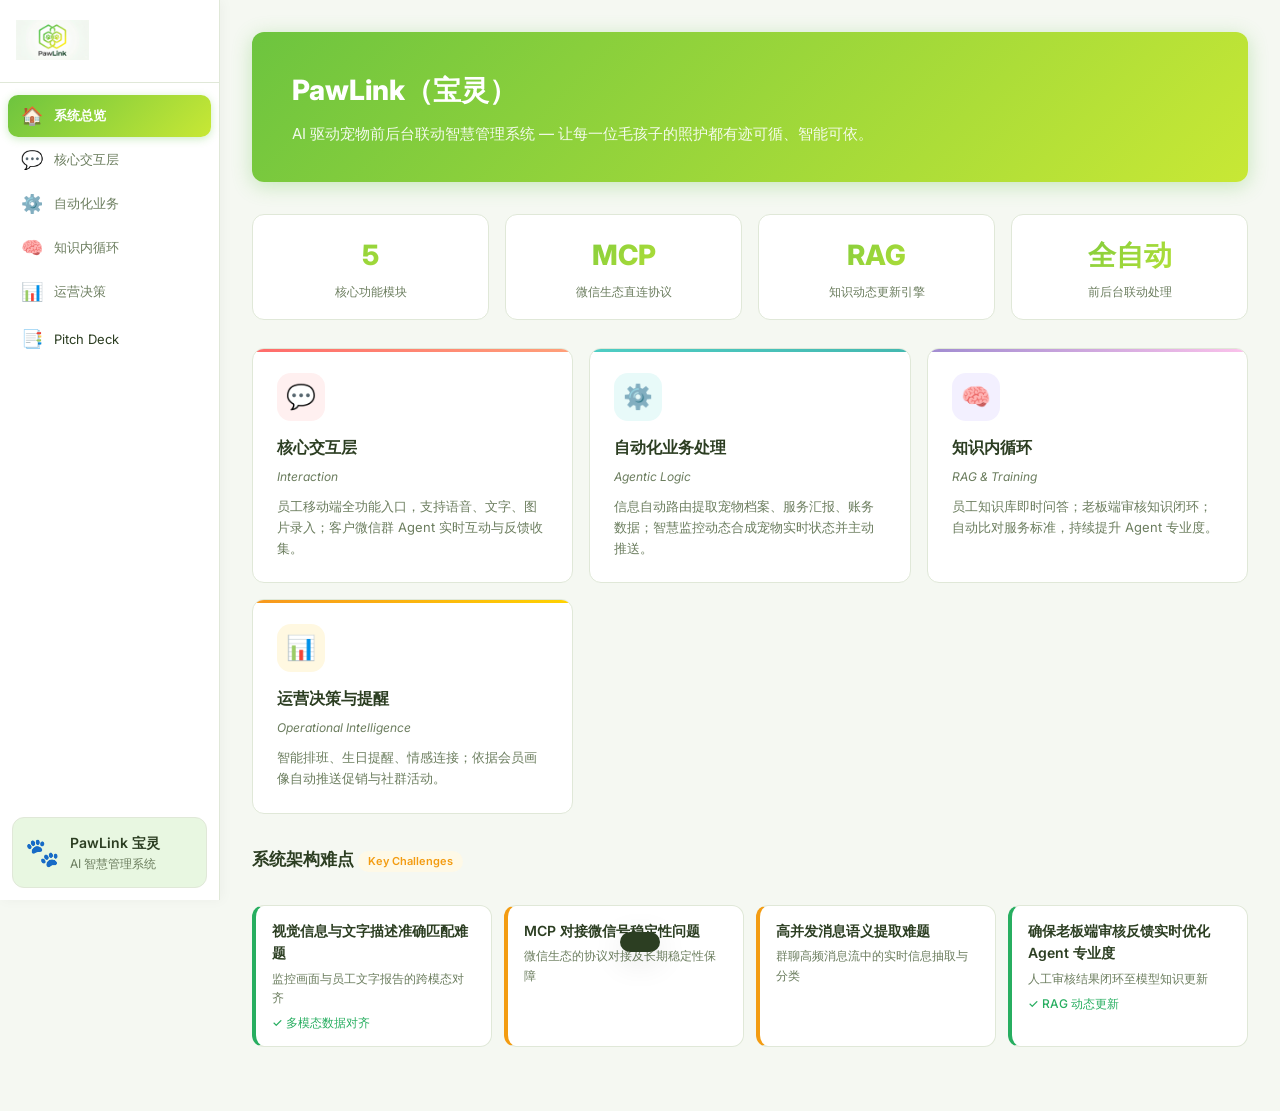
==== commit a91987fd: "Add Pitch Deck link to sidebar navigation Co-Authored-By: Claude Opus 4.6 <noreply@anthropic.com>" ====
--- a/index.html
+++ b/index.html
@@ -233,6 +233,10 @@
         <span class="nav-icon">📊</span>
         <span class="nav-label">运营决策</span>
       </button>
+      <a class="nav-item" href="pitch.html" style="text-decoration:none;color:inherit;">
+        <span class="nav-icon">📑</span>
+        <span class="nav-label">Pitch Deck</span>
+      </a>
     </nav>
     <div class="sidebar-pet-card">
       <div class="pet-avatar">🐾</div>
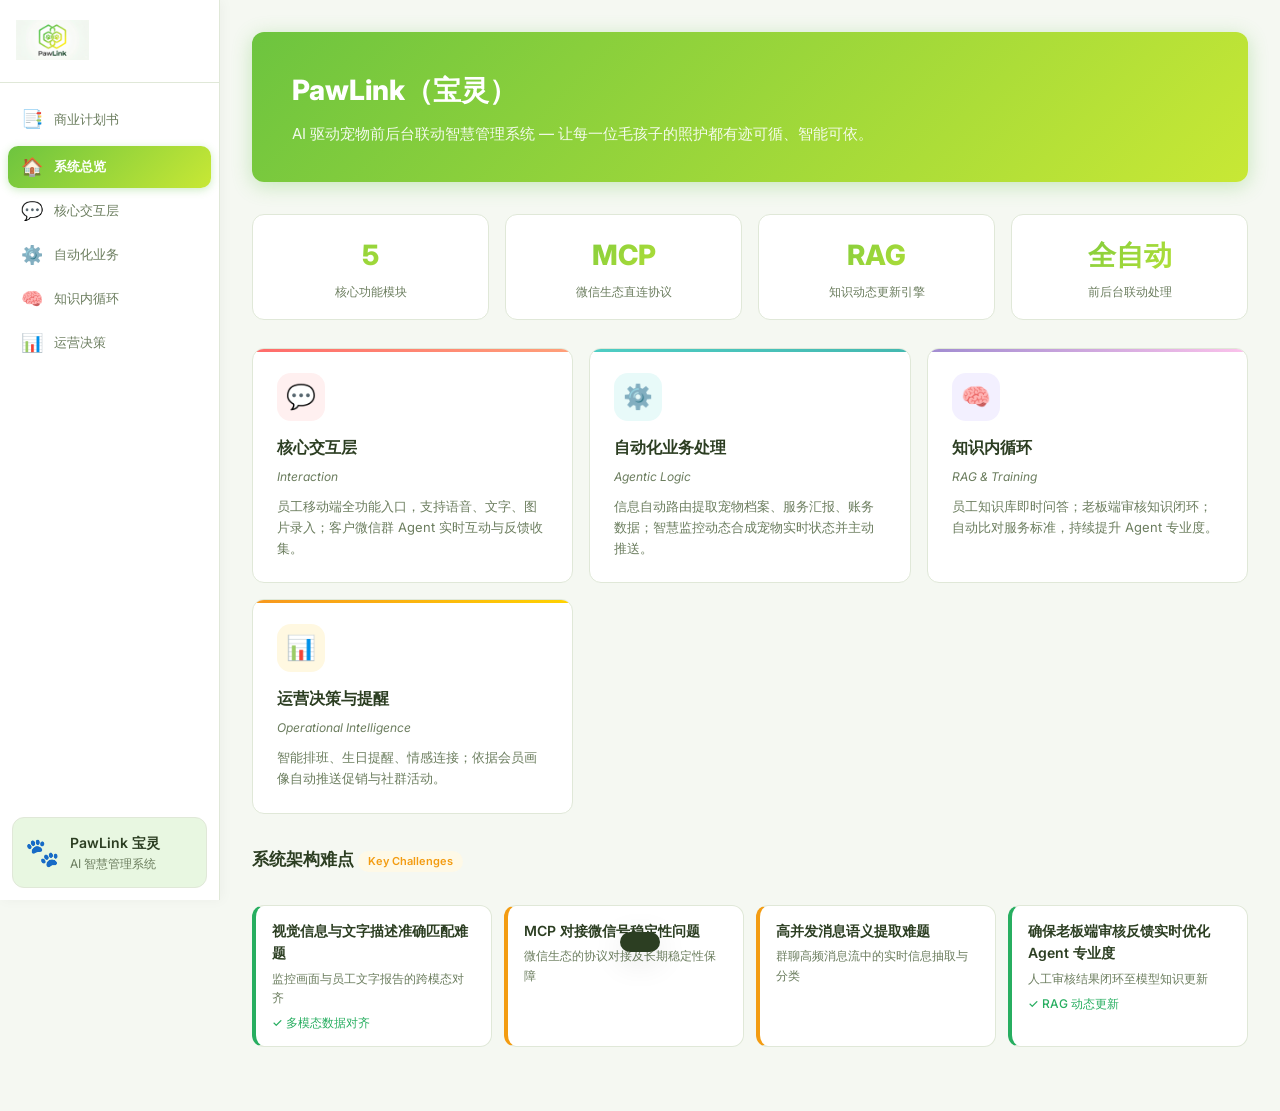
==== commit 2ee6fb40: "Move pitch deck link to top of sidebar, rename to 商业计划书 Co-Authored-By: Claude Opus 4.6 <noreply@ant" ====
--- a/index.html
+++ b/index.html
@@ -213,6 +213,10 @@
       <img src="images/logo.png" alt="PawLink" class="logo-img" />
     </div>
     <nav class="sidebar-nav">
+      <a class="nav-item" href="pitch.html" style="text-decoration:none;">
+        <span class="nav-icon">📑</span>
+        <span class="nav-label">商业计划书</span>
+      </a>
       <button class="nav-item active" data-tab="home" onclick="switchTab('home', this)">
         <span class="nav-icon">🏠</span>
         <span class="nav-label">系统总览</span>
@@ -233,10 +237,6 @@
         <span class="nav-icon">📊</span>
         <span class="nav-label">运营决策</span>
       </button>
-      <a class="nav-item" href="pitch.html" style="text-decoration:none;color:inherit;">
-        <span class="nav-icon">📑</span>
-        <span class="nav-label">Pitch Deck</span>
-      </a>
     </nav>
     <div class="sidebar-pet-card">
       <div class="pet-avatar">🐾</div>
